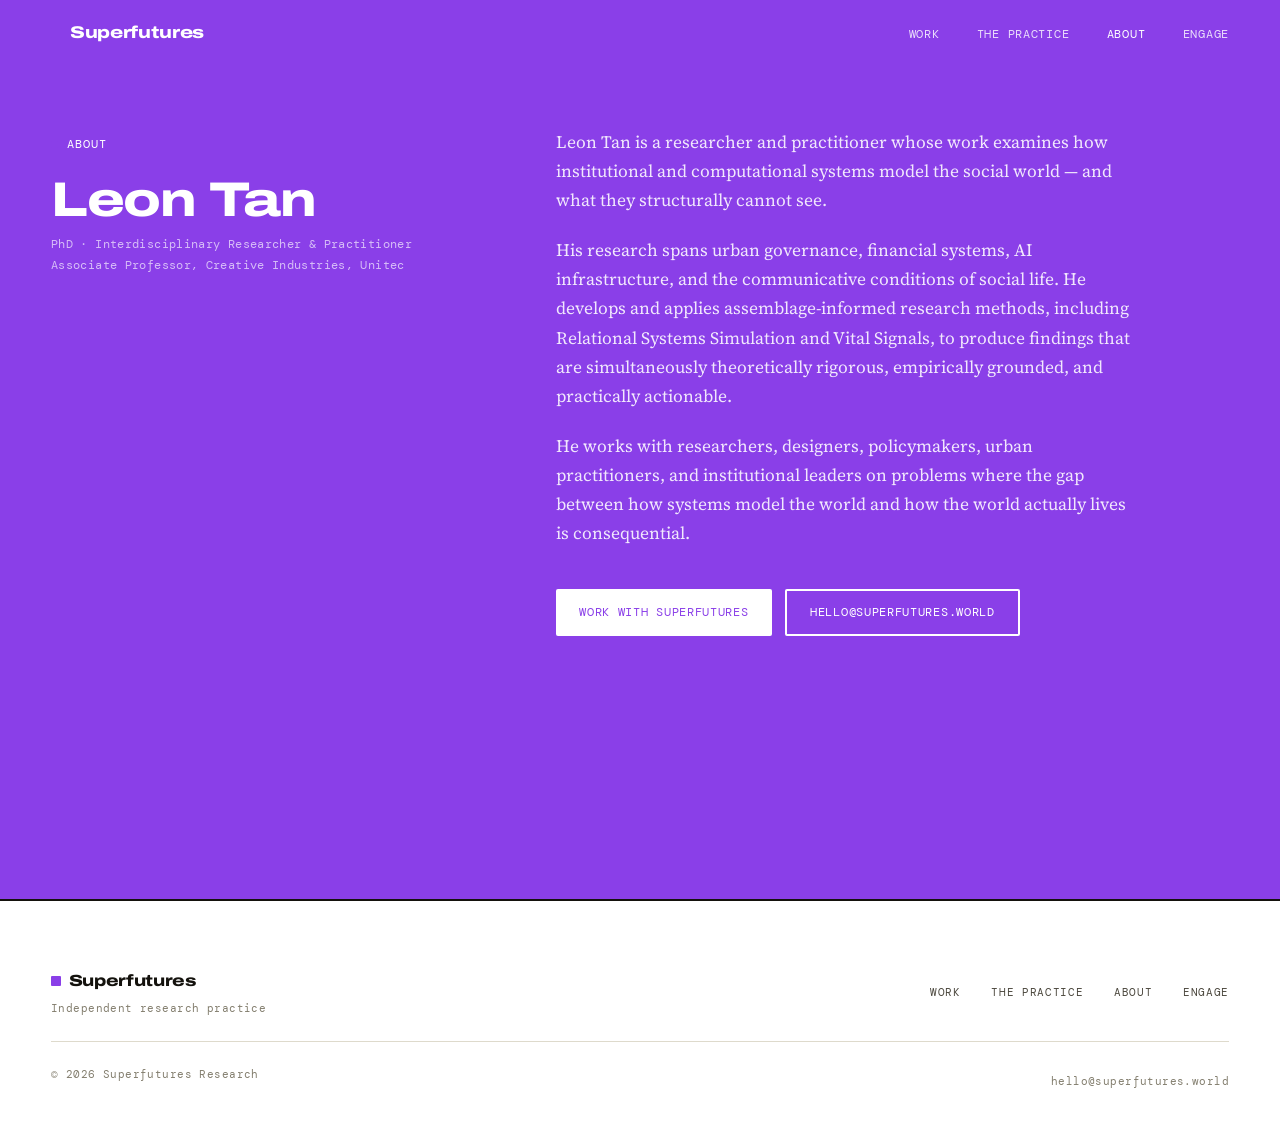
==== about.html @ b66142e6 "Add files via upload Website Redesign" ====
<!DOCTYPE html>
<html lang="en">
<head>
  <meta charset="UTF-8">
  <meta name="viewport" content="width=device-width, initial-scale=1.0">
  <meta name="description" content="Leon Tan — researcher and practitioner examining how institutional and computational systems model the social world.">
  <meta property="og:title" content="About — Superfutures">
  <title>About — Superfutures</title>
  <link rel="preconnect" href="https://fonts.googleapis.com">
  <link rel="preconnect" href="https://fonts.gstatic.com" crossorigin>
  <link href="https://fonts.googleapis.com/css2?family=Archivo:wdth,wght@100,400;100,500;100,600;125,600;125,700;125,800&family=Source+Serif+4:ital,opsz,wght@0,8..60,300;0,8..60,400;0,8..60,500;1,8..60,300;1,8..60,400&family=DM+Mono:ital,wght@0,300;0,400;0,500;1,300;1,400&display=swap" rel="stylesheet">
  <link rel="stylesheet" href="styles.css">
</head>

<body class="nav-on-dark">

  <!-- ── Navigation ── -->
  <nav class="site-nav" role="navigation" aria-label="Main navigation">
    <a href="index.html" class="nav-wordmark"><span class="swatch"></span> Superfutures</a>
    <button class="nav-toggle" aria-label="Toggle navigation" aria-expanded="false">
      <span></span><span></span><span></span>
    </button>
    <ul class="nav-links" role="list">
      <li><a href="work.html">Work</a></li>
      <li><a href="the-practice.html">The practice</a></li>
      <li><a href="about.html" aria-current="page">About</a></li>
      <li><a href="engage.html">Engage</a></li>
    </ul>
  </nav>

  <!-- ── About ── -->
  <section class="about-section">
    <div class="about-inner-grid">
      <div class="about-ident">
        <span class="about-ident-label"><span class="swatch"></span>About</span>
        <h2 class="about-name-display">Leon Tan</h2>
        <p class="about-role">PhD · Interdisciplinary Researcher &amp; Practitioner<br>Associate Professor, Creative Industries, Unitec</p>
      </div>
      <div class="about-body">
        <p>Leon Tan is a researcher and practitioner whose work examines how institutional and computational systems model the social world — and what they structurally cannot see.</p>
        <p>His research spans urban governance, financial systems, AI infrastructure, and the communicative conditions of social life. He develops and applies assemblage-informed research methods, including Relational Systems Simulation and Vital Signals, to produce findings that are simultaneously theoretically rigorous, empirically grounded, and practically actionable.</p>
        <p>He works with researchers, designers, policymakers, urban practitioners, and institutional leaders on problems where the gap between how systems model the world and how the world actually lives is consequential.</p>
        <div class="about-contact-row">
          <a href="engage.html" class="btn btn-primary">Work with Superfutures</a>
          <a href="mailto:hello@superfutures.world" class="btn btn-outline">hello@superfutures.world</a>
        </div>
      </div>
    </div>
  </section>

  <!-- ── Footer ── -->
  <footer class="site-footer" role="contentinfo">
    <div class="site-footer-inner">
      <div class="footer-top">
        <div class="footer-wordmark-block">
          <a href="index.html" class="footer-wordmark"><span class="swatch"></span> Superfutures</a>
          <p class="footer-sub">Independent research practice</p>
        </div>
        <nav class="footer-nav-row" aria-label="Footer navigation">
          <a href="work.html">Work</a>
          <a href="the-practice.html">The practice</a>
          <a href="about.html">About</a>
          <a href="engage.html">Engage</a>
        </nav>
      </div>
      <div class="footer-bottom">
        <p class="footer-copy">© 2026 Superfutures Research</p>
        <a href="mailto:hello@superfutures.world" class="footer-contact-link">hello@superfutures.world</a>
      </div>
    </div>
  </footer>

  <script src="js/script.js"></script>
</body>
</html>
---- styles.css ----
/* ════════════════════════════════════════════════════════════════
   SUPERFUTURES — shared styles across all five pages
   System: four hues are the instruments (Work only). One hue —
   violet — is Superfutures itself: hero, practice, about, and every
   accent, chip, button, and focus state elsewhere. White is the
   working ground for the index (Work) and the contact page (Engage).
   Type: Archivo (display) · Source Serif 4 (reading) · DM Mono (meta)
   ════════════════════════════════════════════════════════════════ */
:root {
  /* ── Ground & ink — true white, flat, no gradient, no blur ── */
  --paper:      #FFFFFF;
  --paper-2:    #F8F7F2;
  --ink:        #14120D;
  --ink-soft:   #4B473D;
  --ink-mute:   #837E6E;
  --rule:       #DEDACC;
  --rule-soft:  #EAE7DA;

  /* ── The four instruments — used ONLY inside Work ── */
  --c-cinnabar: #FF3D1F;
  --c-marigold: #FFC300;
  --c-jade:     #00A88A;
  --c-lapis:    #2E5CE6;
  --c-cinnabar-ink: #C41800;
  --c-marigold-ink: #8A6300;
  --c-jade-ink:     #00654F;
  --c-lapis-ink:    #1638A6;

  /* ── The one Superfutures identity colour — everywhere else ── */
  --c-brand:     #8A3FE8;
  --c-brand-ink: #5A1FA6;

  --accent:     var(--c-cinnabar);
  --accent-ink: var(--c-cinnabar-ink);
  --on-accent:  var(--ink);

  --font-display: 'Archivo', 'Helvetica Neue', Arial, sans-serif;
  --font-body:    'Source Serif 4', Georgia, serif;
  --font-mono:    'DM Mono', 'Courier New', monospace;

  --max-w:  1240px;
  --gutter: clamp(1.5rem, 4vw, 3rem);
  --ease:   cubic-bezier(0.16, 1, 0.3, 1);
}

*, *::before, *::after { box-sizing: border-box; margin: 0; padding: 0; }
html { font-size: 17px; scroll-behavior: smooth; -webkit-text-size-adjust: 100%; }
body {
  background: var(--paper); color: var(--ink);
  font-family: var(--font-body); font-weight: 400; font-size: 1rem; line-height: 1.68;
  min-height: 100vh; overflow-x: hidden; -webkit-font-smoothing: antialiased;
}

h1,h2,h3,h4,h5,h6 { font-family: var(--font-display); font-weight: 700; line-height: 1.12; letter-spacing: -0.02em; color: var(--ink); }
.display-xl { font-family: var(--font-display); font-stretch: 125%; font-weight: 700; font-size: clamp(2.5rem, 6vw, 5.6rem); line-height: 1.04; letter-spacing: -0.03em; }
.display-md { font-family: var(--font-display); font-stretch: 125%; font-size: clamp(1.5rem, 2.8vw, 2.4rem); line-height: 1.12; font-weight: 700; letter-spacing: -0.02em; }
h3 { font-size: clamp(1.05rem, 1.5vw, 1.3rem); font-weight: 600; }
h4 { font-family: var(--font-mono); font-size: 0.82rem; font-weight: 400; letter-spacing: 0.06em; text-transform: uppercase; color: var(--ink); }
p { margin-bottom: 1.4em; max-width: 680px; }
p:last-child { margin-bottom: 0; }
a { color: inherit; text-decoration: none; transition: color 0.2s ease; }
em { font-style: italic; }

/* signature mark: a solid square swatch — the site's own colour, not an instrument's */
.swatch { display: inline-block; width: 0.62em; height: 0.62em; background: var(--c-brand); border-radius: 1px; flex: none; }

/* ── Nav — one underline colour everywhere, not four ── */
.site-nav {
  position: fixed; top: 0; left: 0; right: 0; z-index: 100;
  display: flex; align-items: center; justify-content: space-between;
  padding: 1.1rem var(--gutter);
  background: transparent; border-bottom: 1px solid transparent;
  color: var(--ink);
  transition: background 0.25s ease, border-color 0.25s ease, color 0.25s ease;
}
body.nav-on-dark .site-nav:not(.scrolled) { color: #FFFFFF; }
.site-nav.scrolled { background: var(--paper); border-bottom-color: var(--ink); color: var(--ink); }
.nav-wordmark {
  display: inline-flex; align-items: center; gap: 0.5rem;
  font-family: var(--font-display); font-stretch: 125%; font-size: 1rem; font-weight: 800; letter-spacing: -0.02em;
  color: inherit; text-decoration: none;
}
.nav-links { display: flex; list-style: none; gap: 2.2rem; align-items: center; }
.nav-links a {
  font-family: var(--font-mono); font-size: 0.7rem; letter-spacing: 0.06em; text-transform: uppercase;
  color: inherit; opacity: 0.82; position: relative; padding: 0.2rem 0;
}
.nav-links a::after { content: ''; position: absolute; left: 0; right: 100%; bottom: -2px; height: 2px; background: var(--c-brand); transition: right 0.25s var(--ease); }
.nav-links a:hover { opacity: 1; }
.nav-links a:hover::after { right: 0; }
.nav-links a[aria-current="page"] { opacity: 1; }
.nav-links a[aria-current="page"]::after { right: 0; }
.nav-toggle { display: none; background: none; border: none; cursor: pointer; padding: 4px; flex-direction: column; gap: 5px; }
.nav-toggle span { display: block; width: 22px; height: 2px; background: currentColor; transition: all 0.3s ease; }
@media (max-width: 768px) {
  .nav-toggle { display: flex; z-index: 101; }
  .nav-links {
    position: fixed; top: 0; right: -100%; width: min(320px, 80vw); height: 100vh;
    background: var(--paper-2); color: var(--ink); flex-direction: column; align-items: flex-start; justify-content: center; gap: 1.8rem;
    padding: 4rem var(--gutter); border-left: 1px solid var(--rule); transition: right 0.4s var(--ease);
  }
  .nav-links.open { right: 0; }
  .nav-links a { font-size: 0.95rem; }
}

/* ── Hero (Landing only) — the one full-strength poster moment ── */
.hero {
  min-height: 92vh; display: flex; flex-direction: column; justify-content: flex-end; padding: 8rem var(--gutter) 4rem;
  background: var(--c-brand); color: #FFFFFF;
}
.hero-content { max-width: var(--max-w); margin: 0 auto; width: 100%; }
.hero-eyebrow {
  font-family: var(--font-mono); font-size: 0.72rem; letter-spacing: 0.08em; text-transform: uppercase; color: #FFFFFF; opacity: 0.85;
  margin-bottom: 1.6rem; display: flex; align-items: center; gap: 0.6rem;
}
.hero-title { margin-bottom: 2.4rem; color: #FFFFFF; }
.hero-title .ln { display: block; overflow: hidden; }
.hero-title .ln > span { display: block; transform: translateY(102%); animation: lineRise 0.9s var(--ease) forwards; }
.hero-title .ln:nth-child(1) > span { animation-delay: 0.05s; }
.hero-title .ln:nth-child(2) > span { animation-delay: 0.16s; }
.hero-title .ln:nth-child(3) > span { animation-delay: 0.27s; }
.hero-title .ln:nth-child(4) > span { animation-delay: 0.38s; }
@keyframes lineRise { to { transform: translateY(0); } }
/* the ONE deliberate exception to "instrument hues stay in Work": a single highlighted word */
.gap-word { position: relative; color: var(--c-marigold); white-space: nowrap; }
.gap-word::after {
  content: ''; position: absolute; left: 0; bottom: 0.06em; width: 100%; height: 0.09em; background: var(--c-marigold);
  transform: scaleX(0); transform-origin: left; animation: gapUnderline 0.7s var(--ease) 1.1s forwards;
}
@keyframes gapUnderline { to { transform: scaleX(1); } }
.hero-secondary { max-width: 560px; color: #FFFFFF; opacity: 0.92; font-size: 1.02rem; line-height: 1.66; margin-bottom: 2.6rem; }
.hero-secondary p { max-width: none; margin-bottom: 0.8em; }
.hero-secondary, .hero-nav-strip, .hero-colour-key { opacity: 0; animation: fadeUp 0.8s var(--ease) forwards; }
.hero-secondary { animation-delay: 0.7s; }
.hero-nav-strip { animation-delay: 0.9s; }
.hero-colour-key { animation-delay: 1.05s; }
@keyframes fadeUp { from { opacity: 0; transform: translateY(12px); } to { opacity: 1; transform: none; } }
.hero-nav-strip { display: flex; gap: 0.5rem; flex-wrap: wrap; margin-bottom: 2.4rem; }
.hero-nav-link {
  font-family: var(--font-mono); font-size: 0.68rem; letter-spacing: 0.06em; text-transform: uppercase; color: #FFFFFF;
  padding: 0.5rem 1.05rem; border: 1px solid rgba(255,255,255,0.55); border-radius: 2px; transition: all 0.2s ease;
}
.hero-nav-link:hover { background: #FFFFFF; color: var(--c-brand); border-color: #FFFFFF; }

/* colour key: tilted stickers previewing the Work index — the ONLY place outside Work the four hues appear */
.hero-colour-key { display: flex; gap: 0.85rem; flex-wrap: wrap; }
.key-item {
  font-family: var(--font-mono); font-size: 0.64rem; letter-spacing: 0.03em; text-transform: uppercase;
  padding: 0.5rem 0.75rem; border: 2px solid var(--ink); border-radius: 2px;
  background: var(--accent); color: var(--on-key);
  transform: rotate(var(--tilt, 0deg)); transition: transform 0.2s ease;
}
.key-item:hover, .key-item:focus-visible { transform: rotate(0deg) scale(1.05); }
.key-item:nth-child(1) { --accent: var(--c-cinnabar); --on-key: var(--ink); --tilt: -2.5deg; }
.key-item:nth-child(2) { --accent: var(--c-marigold); --on-key: var(--ink); --tilt: 1.5deg; }
.key-item:nth-child(3) { --accent: var(--c-jade);     --on-key: var(--ink); --tilt: -1deg; }
.key-item:nth-child(4) { --accent: var(--c-lapis);    --on-key: #FFFFFF;   --tilt: 2deg; }
@media (max-width: 600px) { .hero { padding: 7rem var(--gutter) 3rem; } }

.section-label {
  font-family: var(--font-mono); font-size: 0.7rem; letter-spacing: 0.1em; text-transform: uppercase; color: var(--label-ink, var(--c-brand-ink));
  display: inline-flex; align-items: center; gap: 0.55rem;
}
.section-label .swatch { background: var(--label-swatch, var(--c-brand)); }
.section-anchor { scroll-margin-top: 80px; }

/* ── Work: an index grid of instruments, colour always on — the ONLY place the four hues live ── */
.work-section { padding: clamp(3.5rem, 6vw, 6rem) var(--gutter) clamp(3.5rem, 6vw, 6rem); }
.work-inner { max-width: var(--max-w); margin: 0 auto; }
.work-header {
  padding-bottom: 1.4rem; border-bottom: 2px solid var(--ink); margin-bottom: clamp(1.75rem, 3vw, 2.5rem);
  display: flex; align-items: baseline; justify-content: space-between; gap: 1rem;
}
.work-count { font-family: var(--font-mono); font-size: 0.68rem; letter-spacing: 0.08em; text-transform: uppercase; color: var(--ink-mute); }

.instruments-stack { display: grid; grid-template-columns: repeat(2, 1fr); gap: clamp(1.4rem, 2.6vw, 2.2rem); }
@media (max-width: 760px) { .instruments-stack { grid-template-columns: 1fr; } }

.instr {
  display: flex; flex-direction: column;
  border: 1px solid var(--ink); border-radius: 3px; overflow: hidden;
  transition: box-shadow 0.2s ease, transform 0.2s ease;
}
.instr:hover, .instr:focus-within { box-shadow: 4px 4px 0 var(--ink); transform: translate(-2px, -2px); }
@media (prefers-reduced-motion: reduce) { .instr:hover, .instr:focus-within { transform: none; } }

.instr--cinnabar { --accent: var(--c-cinnabar); --accent-ink: var(--c-cinnabar-ink); --on-accent: var(--ink); }
.instr--marigold { --accent: var(--c-marigold); --accent-ink: var(--c-marigold-ink); --on-accent: var(--ink); }
.instr--jade     { --accent: var(--c-jade);     --accent-ink: var(--c-jade-ink);     --on-accent: var(--ink); }
.instr--lapis    { --accent: var(--c-lapis);    --accent-ink: var(--c-lapis-ink);    --on-accent: #FFFFFF; }

.instr-banner { background: var(--accent); color: var(--on-accent); padding: clamp(1.6rem, 3vw, 2.2rem) clamp(1.6rem, 3vw, 2.2rem) clamp(1.3rem, 2.5vw, 1.8rem); }
.instr-domain {
  font-family: var(--font-mono); font-size: 0.63rem; letter-spacing: 0.08em; text-transform: uppercase;
  color: var(--on-accent); opacity: 0.75; display: block; margin-bottom: 0.6rem;
}
.instr-name { font-family: var(--font-display); font-stretch: 125%; font-size: clamp(1.5rem, 2.4vw, 2.1rem); font-weight: 800; line-height: 1.0; letter-spacing: -0.025em; color: var(--on-accent); margin-bottom: 0.7rem; }
.instr-question { font-family: var(--font-body); font-style: italic; font-size: 0.9rem; color: var(--on-accent); opacity: 0.88; line-height: 1.5; max-width: 42ch; margin-bottom: 0; }

.instr-body { background: var(--paper); padding: clamp(1.6rem, 3vw, 2.2rem); display: flex; flex-direction: column; gap: 1.4rem; flex: 1; }
.instr-desc { font-size: 0.94rem; color: var(--ink-soft); line-height: 1.62; max-width: none; margin-bottom: 0; }

.vignette-wrap { margin-top: 0; }
.vignette-still { margin: 0; padding: 0; display: flex; flex-direction: column; }
.vignette-still img { width: 100%; display: block; object-fit: cover; border-radius: 2px; background: var(--paper-2); min-height: 140px; }
.vignette-caption-still { background: var(--accent); color: var(--on-accent); padding: 0.7rem 0.85rem; display: flex; flex-direction: column; gap: 0.3rem; margin-top: 0; border-radius: 0 0 2px 2px; }
.vignette-household-label { font-family: var(--font-mono); font-size: 0.58rem; letter-spacing: 0.05em; text-transform: uppercase; opacity: 0.8; }
.vignette-dialogue { font-family: var(--font-body); font-style: italic; font-size: 0.85rem; line-height: 1.5; }

.instr-meta { display: flex; flex-direction: column; }
.instr-face { display: flex; flex-direction: column; gap: 0.65rem; padding-bottom: 1.3rem; }
.instr-face + .instr-face { padding-top: 1.3rem; border-top: 1px solid var(--rule); }
.instr-face-label { font-family: var(--font-mono); font-size: 0.6rem; letter-spacing: 0.12em; text-transform: uppercase; color: var(--ink-mute); display: block; }
.instr-face--live .instr-face-label { color: var(--accent-ink); }
.instr-face-links { display: flex; gap: 0.5rem; flex-wrap: wrap; }
.instrument-link {
  font-family: var(--font-mono); font-size: 0.62rem; letter-spacing: 0.05em; text-transform: uppercase; color: var(--ink);
  border: 1px solid var(--ink); border-radius: 2px; padding: 0.35rem 0.7rem; transition: all 0.2s ease;
  display: inline-flex; align-items: center; gap: 0.4rem;
}
.instrument-link::after { content: '↗'; }
.instrument-link:hover { color: var(--on-accent); background: var(--accent); border-color: var(--accent); }
.status-live { font-family: var(--font-mono); font-size: 0.6rem; letter-spacing: 0.1em; text-transform: uppercase; color: var(--accent-ink); display: flex; align-items: center; gap: 0.45rem; }
.status-live::before { content: ''; width: 6px; height: 6px; background: var(--accent); border-radius: 1px; animation: pulse-dot 2s ease-in-out infinite; }
@keyframes pulse-dot { 0%,100% { opacity: 1; } 50% { opacity: 0.35; } }
.instr-output-row { display: flex; flex-direction: column; gap: 0.35rem; padding-bottom: 0.8rem; }
.instr-output-row + .instr-output-row { padding-top: 0.8rem; border-top: 1px solid var(--rule-soft); }
.instr-output-title { font-family: var(--font-body); font-weight: 500; font-size: 0.92rem; color: var(--ink); line-height: 1.35; }
.instr-output-venue { font-family: var(--font-mono); font-size: 0.58rem; letter-spacing: 0.04em; color: var(--ink-mute); }
.instr-output-desc { font-size: 0.82rem; color: var(--ink-mute); line-height: 1.58; margin: 0.15rem 0 0; max-width: none; }
.output-type {
  font-family: var(--font-mono); font-size: 0.6rem; letter-spacing: 0.06em; text-transform: uppercase; color: var(--on-accent);
  background: var(--accent); border-radius: 2px; padding: 0.22rem 0.55rem; width: fit-content;
}
.output-status { font-family: var(--font-mono); font-size: 0.6rem; letter-spacing: 0.06em; text-transform: uppercase; color: var(--ink-mute); }
.output-status.status-published { color: var(--accent-ink); }
.output-status.status-forthcoming { color: var(--c-marigold-ink); }
.instr-face--relations { flex-direction: row; align-items: center; flex-wrap: wrap; gap: 0.4rem; padding-bottom: 0; }
.instr-relation-tag { font-family: var(--font-mono); font-size: 0.6rem; letter-spacing: 0.05em; text-transform: uppercase; color: var(--on-accent); background: var(--accent); border-radius: 2px; padding: 0.22rem 0.6rem; }

/* ── The Practice — full brand-violet ground, white text; no borrowed instrument hues ── */
.philosophy-section {
  min-height: calc(100vh - 1px);
  padding: clamp(7rem, 10vw, 9rem) var(--gutter) clamp(4rem, 8vw, 8rem);
  background: var(--c-brand); color: #FFFFFF;
  --ink: #FFFFFF; --ink-soft: rgba(255,255,255,0.88); --ink-mute: rgba(255,255,255,0.66);
  --rule: rgba(255,255,255,0.32); --rule-soft: rgba(255,255,255,0.2);
  --label-ink: #FFFFFF; --label-swatch: #FFFFFF;
}
.philosophy-inner { max-width: var(--max-w); margin: 0 auto; }
.philosophy-header { margin-bottom: 3.5rem; padding-bottom: 1.4rem; border-bottom: 2px solid var(--ink); }
.philosophy-statement .display-md { margin-bottom: 1.8rem; max-width: 20ch; }
.philosophy-statement p { color: var(--ink-soft); font-size: 1.06rem; max-width: 66ch; margin-bottom: 1.2em; }
.practice-image { margin: 2.5rem 0 0; width: 100%; }
.practice-image img { width: 100%; display: block; object-fit: cover; max-height: 460px; border-radius: 3px; background: rgba(255,255,255,0.12); min-height: 160px; }
.methodology-block { margin-top: 2rem; padding-top: 2rem; border-top: 1px solid var(--rule); }
.methodology-block p { color: var(--ink-soft); font-size: 0.98rem; max-width: 66ch; margin-bottom: 1em; }
.practice-pillars { margin-top: 2.5rem; display: flex; flex-direction: column; }
.practice-pillar { padding: 2rem 0; border-top: 1px solid var(--rule); display: flex; flex-direction: column; gap: 1.2rem; }
.practice-pillar-label {
  font-family: var(--font-mono); font-size: 0.64rem; letter-spacing: 0.06em; text-transform: uppercase; color: var(--c-brand);
  background: #FFFFFF; border-radius: 2px;
  display: inline-flex; align-items: center; width: fit-content; padding: 0.28rem 0.6rem;
}
.practice-method { display: flex; flex-direction: column; gap: 0.4rem; }
.practice-method + .practice-method { padding-top: 1.2rem; border-top: 1px solid var(--rule-soft); }
.practice-method-name { font-family: var(--font-body); font-weight: 500; font-size: 1.02rem; color: var(--ink); line-height: 1.3; }
.practice-method-desc { font-size: 0.9rem; color: var(--ink-soft); line-height: 1.62; max-width: 68ch; margin-bottom: 0; }
.practice-method-desc .output-status { display: inline; color: inherit; font-weight: 600; text-decoration: underline; background: none; padding: 0; }

/* ── About — full brand-violet ground; researcher's own page, same identity colour ── */
.about-section {
  min-height: calc(100vh - 1px);
  background: var(--c-brand); color: #FFFFFF;
  padding: clamp(7rem, 10vw, 9rem) var(--gutter) clamp(4rem, 8vw, 8rem);
  --ink: #FFFFFF; --ink-soft: rgba(255,255,255,0.88); --ink-mute: rgba(255,255,255,0.66);
  --rule: rgba(255,255,255,0.32); --label-ink: #FFFFFF; --label-swatch: #FFFFFF;
}
.about-inner-grid { max-width: var(--max-w); margin: 0 auto; display: grid; grid-template-columns: 1fr 1.6fr; gap: 5rem; align-items: start; }
.about-ident-label { font-family: var(--font-mono); font-size: 0.68rem; letter-spacing: 0.1em; text-transform: uppercase; color: var(--ink); display: inline-flex; align-items: center; gap: 0.5rem; margin-bottom: 1.2rem; }
.about-name-display { font-family: var(--font-display); font-stretch: 125%; font-size: clamp(2.1rem, 3.8vw, 3.2rem); font-weight: 800; line-height: 1.02; letter-spacing: -0.03em; margin-bottom: 0.6rem; color: var(--ink); }
.about-role { font-family: var(--font-mono); font-size: 0.72rem; color: var(--ink-mute); letter-spacing: 0.03em; line-height: 1.7; margin-bottom: 0; }
.about-body p { color: var(--ink-soft); font-size: 1.02rem; max-width: 64ch; margin-bottom: 1.2em; }
.about-contact-row { margin-top: 2.4rem; display: flex; gap: 0.8rem; flex-wrap: wrap; }
@media (max-width: 860px) { .about-inner-grid { grid-template-columns: 1fr; gap: 2.5rem; } }

.btn { font-family: var(--font-mono); font-size: 0.68rem; letter-spacing: 0.06em; text-transform: uppercase; padding: 0.7rem 1.35rem; text-decoration: none; transition: all 0.2s ease; display: inline-flex; align-items: center; gap: 0.5rem; cursor: pointer; border: none; border-radius: 2px; }
.btn-primary { background: #FFFFFF; color: var(--c-brand); }
.btn-primary:hover { background: var(--c-brand-ink); color: #FFFFFF; }
.btn-outline { border: 2px solid #FFFFFF; color: #FFFFFF; }
.btn-outline:hover { background: #FFFFFF; color: var(--c-brand); }

/* ── Engage — white, functional; one accent colour throughout, not four ── */
.engage-section { padding: clamp(7rem, 10vw, 9rem) var(--gutter) clamp(4rem, 8vw, 8rem); }
.engage-inner { max-width: var(--max-w); margin: 0 auto; }
.engage-header { margin-bottom: 3.5rem; padding-bottom: 1.4rem; border-bottom: 2px solid var(--ink); }
.engage-grid { display: grid; grid-template-columns: 1.2fr 0.8fr; gap: 5rem; align-items: start; }
.engage-domains { display: flex; flex-direction: column; }
.engage-domain { padding: 1.7rem 0; border-bottom: 1px solid var(--rule); position: relative; padding-left: 1.2rem; }
.engage-domain:first-child { border-top: 1px solid var(--rule); }
.engage-domain::before { content: ''; position: absolute; left: 0; top: 1.9rem; width: 9px; height: 9px; border-radius: 1px; background: var(--c-brand); }
.engage-domain-name { font-family: var(--font-mono); font-size: 0.66rem; letter-spacing: 0.08em; text-transform: uppercase; color: var(--ink); display: block; margin-bottom: 0.6rem; }
.engage-domain-desc { font-size: 0.94rem; color: var(--ink-soft); line-height: 1.62; max-width: none; margin-bottom: 0; }
.engage-contact { padding-top: 0.4rem; }
.engage-contact-label { font-family: var(--font-mono); font-size: 0.66rem; letter-spacing: 0.1em; text-transform: uppercase; color: var(--c-brand-ink); display: inline-flex; align-items: center; gap: 0.5rem; margin-bottom: 1.4rem; }
.engage-contact-note { font-size: 0.94rem; color: var(--ink-soft); line-height: 1.62; max-width: none; margin-bottom: 1.8rem; }
.engage-email-block { padding: 1.5rem; border: 1px solid var(--ink); border-radius: 3px; display: flex; flex-direction: column; gap: 0.5rem; }
.engage-email-label { font-family: var(--font-mono); font-size: 0.6rem; letter-spacing: 0.08em; text-transform: uppercase; color: var(--ink-mute); }
.engage-email-address { font-family: var(--font-display); font-stretch: 125%; font-size: 1.15rem; font-weight: 700; color: var(--ink); letter-spacing: -0.02em; transition: color 0.2s ease; }
.engage-email-address:hover { color: var(--c-brand-ink); }
@media (max-width: 860px) { .engage-grid { grid-template-columns: 1fr; gap: 3rem; } }

/* ── Footer ── */
.site-footer { padding: 2.5rem var(--gutter); border-top: 2px solid var(--ink); }
.site-footer-inner { max-width: var(--max-w); margin: 0 auto; }
.footer-top { display: flex; justify-content: space-between; align-items: center; padding: 1.4rem 0; border-bottom: 1px solid var(--rule); flex-wrap: wrap; gap: 1.5rem; }
.footer-wordmark-block { display: flex; flex-direction: column; gap: 0.3rem; }
.footer-wordmark { display: inline-flex; align-items: center; gap: 0.45rem; font-family: var(--font-display); font-stretch: 125%; font-size: 0.95rem; font-weight: 800; letter-spacing: -0.02em; color: var(--ink); }
.footer-sub { font-family: var(--font-mono); font-size: 0.62rem; letter-spacing: 0.04em; color: var(--ink-mute); margin-bottom: 0; }
.footer-nav-row { display: flex; gap: 1.8rem; flex-wrap: wrap; }
.footer-nav-row a { font-family: var(--font-mono); font-size: 0.66rem; letter-spacing: 0.06em; text-transform: uppercase; color: var(--ink-soft); transition: color 0.2s ease; }
.footer-nav-row a:hover { color: var(--c-brand-ink); }
.footer-bottom { display: flex; justify-content: space-between; align-items: center; padding: 1.4rem 0 0; flex-wrap: wrap; gap: 0.5rem; }
.footer-copy, .footer-contact-link { font-family: var(--font-mono); font-size: 0.62rem; letter-spacing: 0.04em; color: var(--ink-mute); transition: color 0.2s ease; }
.footer-contact-link:hover { color: var(--c-brand-ink); }

.reveal { opacity: 0; transform: translateY(18px); transition: opacity 0.7s var(--ease), transform 0.7s var(--ease); }
.reveal.in { opacity: 1; transform: none; }

/* one focus colour, site-wide — not borrowed from an instrument */
a:focus-visible, .btn:focus-visible, .instrument-link:focus-visible, .nav-toggle:focus-visible, .hero-nav-link:focus-visible, .key-item:focus-visible {
  outline: 2px solid var(--c-brand); outline-offset: 3px; border-radius: 2px;
}
body.nav-on-dark a:focus-visible { outline-color: #FFFFFF; }

@media (prefers-reduced-motion: reduce) {
  * { animation: none !important; transition-duration: 0.01ms !important; scroll-behavior: auto !important; }
  .hero-title .ln > span { transform: none; }
  .hero-secondary, .hero-nav-strip, .hero-colour-key { opacity: 1; }
  .gap-word::after { transform: scaleX(1); }
  .reveal { opacity: 1; transform: none; }
}
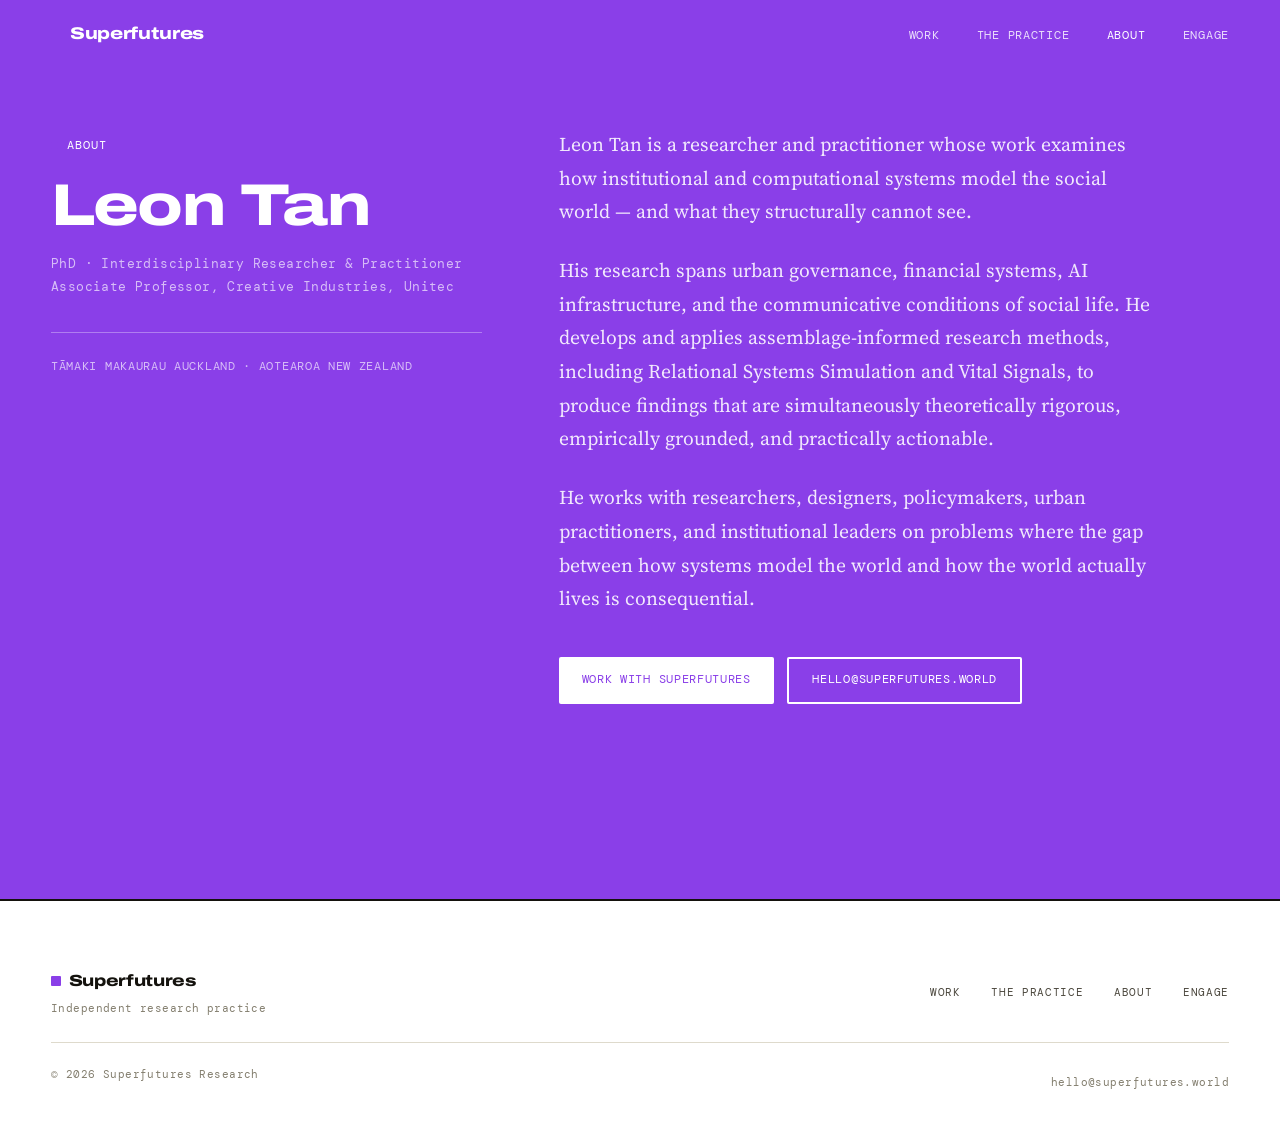
==== commit bb0a45a6: "Add files via upload" ====
--- a/about.html
+++ b/about.html
@@ -31,16 +31,17 @@
   <!-- ── About ── -->
   <section class="about-section">
     <div class="about-inner-grid">
-      <div class="about-ident">
+      <div class="about-ident rise">
         <span class="about-ident-label"><span class="swatch"></span>About</span>
         <h2 class="about-name-display">Leon Tan</h2>
         <p class="about-role">PhD · Interdisciplinary Researcher &amp; Practitioner<br>Associate Professor, Creative Industries, Unitec</p>
+        <span class="about-locale">Tāmaki Makaurau Auckland · Aotearoa New Zealand</span>
       </div>
       <div class="about-body">
-        <p>Leon Tan is a researcher and practitioner whose work examines how institutional and computational systems model the social world — and what they structurally cannot see.</p>
-        <p>His research spans urban governance, financial systems, AI infrastructure, and the communicative conditions of social life. He develops and applies assemblage-informed research methods, including Relational Systems Simulation and Vital Signals, to produce findings that are simultaneously theoretically rigorous, empirically grounded, and practically actionable.</p>
-        <p>He works with researchers, designers, policymakers, urban practitioners, and institutional leaders on problems where the gap between how systems model the world and how the world actually lives is consequential.</p>
-        <div class="about-contact-row">
+        <p class="rise">Leon Tan is a researcher and practitioner whose work examines how institutional and computational systems model the social world — and what they structurally cannot see.</p>
+        <p class="rise">His research spans urban governance, financial systems, AI infrastructure, and the communicative conditions of social life. He develops and applies assemblage-informed research methods, including Relational Systems Simulation and Vital Signals, to produce findings that are simultaneously theoretically rigorous, empirically grounded, and practically actionable.</p>
+        <p class="rise">He works with researchers, designers, policymakers, urban practitioners, and institutional leaders on problems where the gap between how systems model the world and how the world actually lives is consequential.</p>
+        <div class="about-contact-row rise">
           <a href="engage.html" class="btn btn-primary">Work with Superfutures</a>
           <a href="mailto:hello@superfutures.world" class="btn btn-outline">hello@superfutures.world</a>
         </div>
--- a/styles.css
+++ b/styles.css
@@ -47,7 +47,7 @@
 html { font-size: 17px; scroll-behavior: smooth; -webkit-text-size-adjust: 100%; }
 body {
   background: var(--paper); color: var(--ink);
-  font-family: var(--font-body); font-weight: 400; font-size: 1rem; line-height: 1.68;
+  font-family: var(--font-body); font-weight: 400; font-size: 1.0625rem; line-height: 1.7;
   min-height: 100vh; overflow-x: hidden; -webkit-font-smoothing: antialiased;
 }
 
@@ -128,7 +128,7 @@
   transform: scaleX(0); transform-origin: left; animation: gapUnderline 0.7s var(--ease) 1.1s forwards;
 }
 @keyframes gapUnderline { to { transform: scaleX(1); } }
-.hero-secondary { max-width: 560px; color: #FFFFFF; opacity: 0.92; font-size: 1.02rem; line-height: 1.66; margin-bottom: 2.6rem; }
+.hero-secondary { max-width: 580px; color: #FFFFFF; opacity: 0.92; font-size: 1.1rem; line-height: 1.68; margin-bottom: 2.6rem; }
 .hero-secondary p { max-width: none; margin-bottom: 0.8em; }
 .hero-secondary, .hero-nav-strip, .hero-colour-key { opacity: 0; animation: fadeUp 0.8s var(--ease) forwards; }
 .hero-secondary { animation-delay: 0.7s; }
@@ -250,7 +250,7 @@
 .philosophy-inner { max-width: var(--max-w); margin: 0 auto; }
 .philosophy-header { margin-bottom: 3.5rem; padding-bottom: 1.4rem; border-bottom: 2px solid var(--ink); }
 .philosophy-statement .display-md { margin-bottom: 1.8rem; max-width: 20ch; }
-.philosophy-statement p { color: var(--ink-soft); font-size: 1.06rem; max-width: 66ch; margin-bottom: 1.2em; }
+.philosophy-statement p { color: var(--ink-soft); font-size: 1.15rem; line-height: 1.72; max-width: 62ch; margin-bottom: 1.3em; }
 .practice-image { margin: 2.5rem 0 0; width: 100%; }
 .practice-image img { width: 100%; display: block; object-fit: cover; max-height: 460px; border-radius: 3px; background: rgba(255,255,255,0.12); min-height: 160px; }
 .methodology-block { margin-top: 2rem; padding-top: 2rem; border-top: 1px solid var(--rule); }
@@ -276,11 +276,13 @@
   --ink: #FFFFFF; --ink-soft: rgba(255,255,255,0.88); --ink-mute: rgba(255,255,255,0.66);
   --rule: rgba(255,255,255,0.32); --label-ink: #FFFFFF; --label-swatch: #FFFFFF;
 }
-.about-inner-grid { max-width: var(--max-w); margin: 0 auto; display: grid; grid-template-columns: 1fr 1.6fr; gap: 5rem; align-items: start; }
+.about-inner-grid { max-width: var(--max-w); margin: 0 auto; display: grid; grid-template-columns: 0.9fr 1.4fr; gap: clamp(3rem, 6vw, 6rem); align-items: start; }
+.about-ident { position: relative; }
 .about-ident-label { font-family: var(--font-mono); font-size: 0.68rem; letter-spacing: 0.1em; text-transform: uppercase; color: var(--ink); display: inline-flex; align-items: center; gap: 0.5rem; margin-bottom: 1.2rem; }
-.about-name-display { font-family: var(--font-display); font-stretch: 125%; font-size: clamp(2.1rem, 3.8vw, 3.2rem); font-weight: 800; line-height: 1.02; letter-spacing: -0.03em; margin-bottom: 0.6rem; color: var(--ink); }
-.about-role { font-family: var(--font-mono); font-size: 0.72rem; color: var(--ink-mute); letter-spacing: 0.03em; line-height: 1.7; margin-bottom: 0; }
-.about-body p { color: var(--ink-soft); font-size: 1.02rem; max-width: 64ch; margin-bottom: 1.2em; }
+.about-name-display { font-family: var(--font-display); font-stretch: 125%; font-size: clamp(2.4rem, 4.6vw, 4rem); font-weight: 800; line-height: 1.0; letter-spacing: -0.03em; margin-bottom: 1rem; color: var(--ink); }
+.about-role { font-family: var(--font-mono); font-size: 0.78rem; color: var(--ink-mute); letter-spacing: 0.03em; line-height: 1.75; margin-bottom: 2rem; }
+.about-locale { font-family: var(--font-mono); font-size: 0.68rem; letter-spacing: 0.06em; text-transform: uppercase; color: var(--ink-mute); padding-top: 1.4rem; border-top: 1px solid var(--rule); display: block; }
+.about-body p { color: var(--ink-soft); font-size: 1.15rem; line-height: 1.72; max-width: 60ch; margin-bottom: 1.3em; }
 .about-contact-row { margin-top: 2.4rem; display: flex; gap: 0.8rem; flex-wrap: wrap; }
 @media (max-width: 860px) { .about-inner-grid { grid-template-columns: 1fr; gap: 2.5rem; } }
 
@@ -327,6 +329,15 @@
 .reveal { opacity: 0; transform: translateY(18px); transition: opacity 0.7s var(--ease), transform 0.7s var(--ease); }
 .reveal.in { opacity: 1; transform: none; }
 
+/* staggered entrance for the violet statement pages */
+.rise { opacity: 0; transform: translateY(20px); transition: opacity 0.75s var(--ease), transform 0.75s var(--ease); }
+.rise.in { opacity: 1; transform: none; }
+.rise:nth-child(1) { transition-delay: 0.05s; }
+.rise:nth-child(2) { transition-delay: 0.14s; }
+.rise:nth-child(3) { transition-delay: 0.23s; }
+.rise:nth-child(4) { transition-delay: 0.32s; }
+.rise:nth-child(5) { transition-delay: 0.41s; }
+
 /* one focus colour, site-wide — not borrowed from an instrument */
 a:focus-visible, .btn:focus-visible, .instrument-link:focus-visible, .nav-toggle:focus-visible, .hero-nav-link:focus-visible, .key-item:focus-visible {
   outline: 2px solid var(--c-brand); outline-offset: 3px; border-radius: 2px;
@@ -339,4 +350,5 @@
   .hero-secondary, .hero-nav-strip, .hero-colour-key { opacity: 1; }
   .gap-word::after { transform: scaleX(1); }
   .reveal { opacity: 1; transform: none; }
-}
+  .rise { opacity: 1; transform: none; transition: none; }
+}
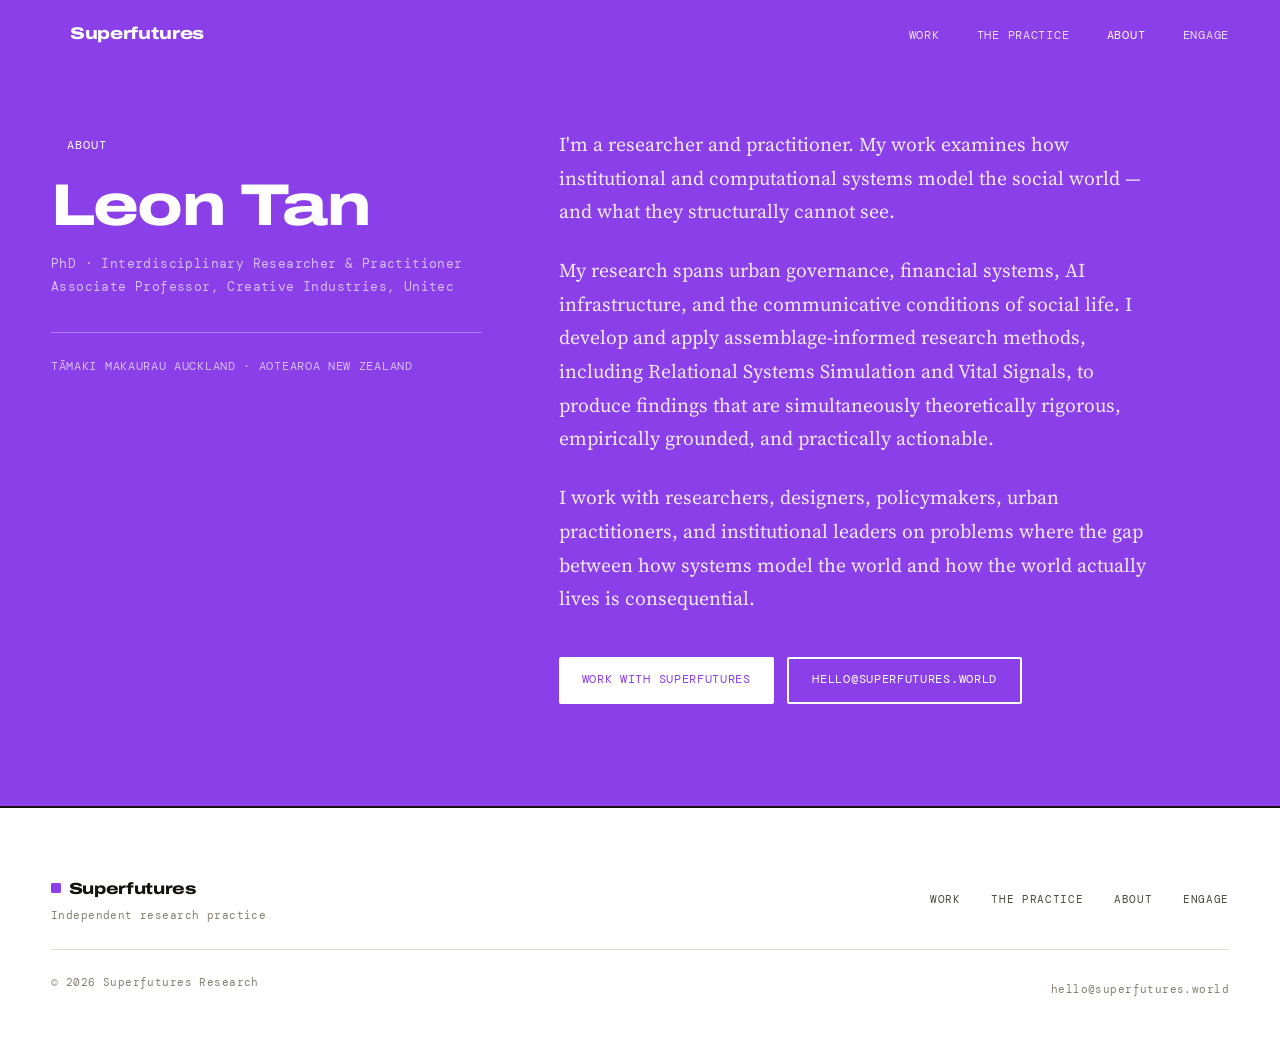
==== commit b1d64025: "Add files via upload" ====
--- a/about.html
+++ b/about.html
@@ -38,9 +38,9 @@
         <span class="about-locale">Tāmaki Makaurau Auckland · Aotearoa New Zealand</span>
       </div>
       <div class="about-body">
-        <p class="rise">Leon Tan is a researcher and practitioner whose work examines how institutional and computational systems model the social world — and what they structurally cannot see.</p>
-        <p class="rise">His research spans urban governance, financial systems, AI infrastructure, and the communicative conditions of social life. He develops and applies assemblage-informed research methods, including Relational Systems Simulation and Vital Signals, to produce findings that are simultaneously theoretically rigorous, empirically grounded, and practically actionable.</p>
-        <p class="rise">He works with researchers, designers, policymakers, urban practitioners, and institutional leaders on problems where the gap between how systems model the world and how the world actually lives is consequential.</p>
+        <p class="rise">I'm a researcher and practitioner. My work examines how institutional and computational systems model the social world — and what they structurally cannot see.</p>
+        <p class="rise">My research spans urban governance, financial systems, AI infrastructure, and the communicative conditions of social life. I develop and apply assemblage-informed research methods, including Relational Systems Simulation and Vital Signals, to produce findings that are simultaneously theoretically rigorous, empirically grounded, and practically actionable.</p>
+        <p class="rise">I work with researchers, designers, policymakers, urban practitioners, and institutional leaders on problems where the gap between how systems model the world and how the world actually lives is consequential.</p>
         <div class="about-contact-row rise">
           <a href="engage.html" class="btn btn-primary">Work with Superfutures</a>
           <a href="mailto:hello@superfutures.world" class="btn btn-outline">hello@superfutures.world</a>
--- a/styles.css
+++ b/styles.css
@@ -240,7 +240,6 @@
 
 /* ── The Practice — full brand-violet ground, white text; no borrowed instrument hues ── */
 .philosophy-section {
-  min-height: calc(100vh - 1px);
   padding: clamp(7rem, 10vw, 9rem) var(--gutter) clamp(4rem, 8vw, 8rem);
   background: var(--c-brand); color: #FFFFFF;
   --ink: #FFFFFF; --ink-soft: rgba(255,255,255,0.88); --ink-mute: rgba(255,255,255,0.66);
@@ -248,8 +247,15 @@
   --label-ink: #FFFFFF; --label-swatch: #FFFFFF;
 }
 .philosophy-inner { max-width: var(--max-w); margin: 0 auto; }
-.philosophy-header { margin-bottom: 3.5rem; padding-bottom: 1.4rem; border-bottom: 2px solid var(--ink); }
-.philosophy-statement .display-md { margin-bottom: 1.8rem; max-width: 20ch; }
+.philosophy-grid { display: grid; grid-template-columns: 0.85fr 1.3fr; gap: clamp(3rem, 6vw, 6rem); align-items: start; }
+.philosophy-sticky { position: sticky; top: 6.5rem; }
+.philosophy-header { margin-bottom: 2.2rem; padding-bottom: 1.4rem; border-bottom: 2px solid var(--ink); }
+.philosophy-title { font-size: clamp(1.6rem, 3vw, 2.3rem); line-height: 1.15; margin-bottom: 2rem; max-width: 16ch; }
+.philosophy-pullquote {
+  font-family: var(--font-display); font-stretch: 125%; font-weight: 800;
+  font-size: clamp(1.3rem, 2.1vw, 1.7rem); line-height: 1.28; letter-spacing: -0.015em;
+  border-left: 3px solid #FFFFFF; padding-left: 1.3rem; max-width: 26ch;
+}
 .philosophy-statement p { color: var(--ink-soft); font-size: 1.15rem; line-height: 1.72; max-width: 62ch; margin-bottom: 1.3em; }
 .practice-image { margin: 2.5rem 0 0; width: 100%; }
 .practice-image img { width: 100%; display: block; object-fit: cover; max-height: 460px; border-radius: 3px; background: rgba(255,255,255,0.12); min-height: 160px; }
@@ -267,16 +273,20 @@
 .practice-method-name { font-family: var(--font-body); font-weight: 500; font-size: 1.02rem; color: var(--ink); line-height: 1.3; }
 .practice-method-desc { font-size: 0.9rem; color: var(--ink-soft); line-height: 1.62; max-width: 68ch; margin-bottom: 0; }
 .practice-method-desc .output-status { display: inline; color: inherit; font-weight: 600; text-decoration: underline; background: none; padding: 0; }
+@media (max-width: 860px) {
+  .philosophy-grid { grid-template-columns: 1fr; gap: 2.5rem; }
+  .philosophy-sticky { position: static; }
+}
 
 /* ── About — full brand-violet ground; researcher's own page, same identity colour ── */
 .about-section {
-  min-height: calc(100vh - 1px);
+  min-height: 78vh; display: flex; align-items: center;
   background: var(--c-brand); color: #FFFFFF;
   padding: clamp(7rem, 10vw, 9rem) var(--gutter) clamp(4rem, 8vw, 8rem);
   --ink: #FFFFFF; --ink-soft: rgba(255,255,255,0.88); --ink-mute: rgba(255,255,255,0.66);
   --rule: rgba(255,255,255,0.32); --label-ink: #FFFFFF; --label-swatch: #FFFFFF;
 }
-.about-inner-grid { max-width: var(--max-w); margin: 0 auto; display: grid; grid-template-columns: 0.9fr 1.4fr; gap: clamp(3rem, 6vw, 6rem); align-items: start; }
+.about-inner-grid { max-width: var(--max-w); margin: 0 auto; width: 100%; display: grid; grid-template-columns: 0.9fr 1.4fr; gap: clamp(3rem, 6vw, 6rem); align-items: start; }
 .about-ident { position: relative; }
 .about-ident-label { font-family: var(--font-mono); font-size: 0.68rem; letter-spacing: 0.1em; text-transform: uppercase; color: var(--ink); display: inline-flex; align-items: center; gap: 0.5rem; margin-bottom: 1.2rem; }
 .about-name-display { font-family: var(--font-display); font-stretch: 125%; font-size: clamp(2.4rem, 4.6vw, 4rem); font-weight: 800; line-height: 1.0; letter-spacing: -0.03em; margin-bottom: 1rem; color: var(--ink); }
@@ -284,7 +294,7 @@
 .about-locale { font-family: var(--font-mono); font-size: 0.68rem; letter-spacing: 0.06em; text-transform: uppercase; color: var(--ink-mute); padding-top: 1.4rem; border-top: 1px solid var(--rule); display: block; }
 .about-body p { color: var(--ink-soft); font-size: 1.15rem; line-height: 1.72; max-width: 60ch; margin-bottom: 1.3em; }
 .about-contact-row { margin-top: 2.4rem; display: flex; gap: 0.8rem; flex-wrap: wrap; }
-@media (max-width: 860px) { .about-inner-grid { grid-template-columns: 1fr; gap: 2.5rem; } }
+@media (max-width: 860px) { .about-inner-grid { grid-template-columns: 1fr; gap: 2.5rem; } .about-section { min-height: auto; } }
 
 .btn { font-family: var(--font-mono); font-size: 0.68rem; letter-spacing: 0.06em; text-transform: uppercase; padding: 0.7rem 1.35rem; text-decoration: none; transition: all 0.2s ease; display: inline-flex; align-items: center; gap: 0.5rem; cursor: pointer; border: none; border-radius: 2px; }
 .btn-primary { background: #FFFFFF; color: var(--c-brand); }
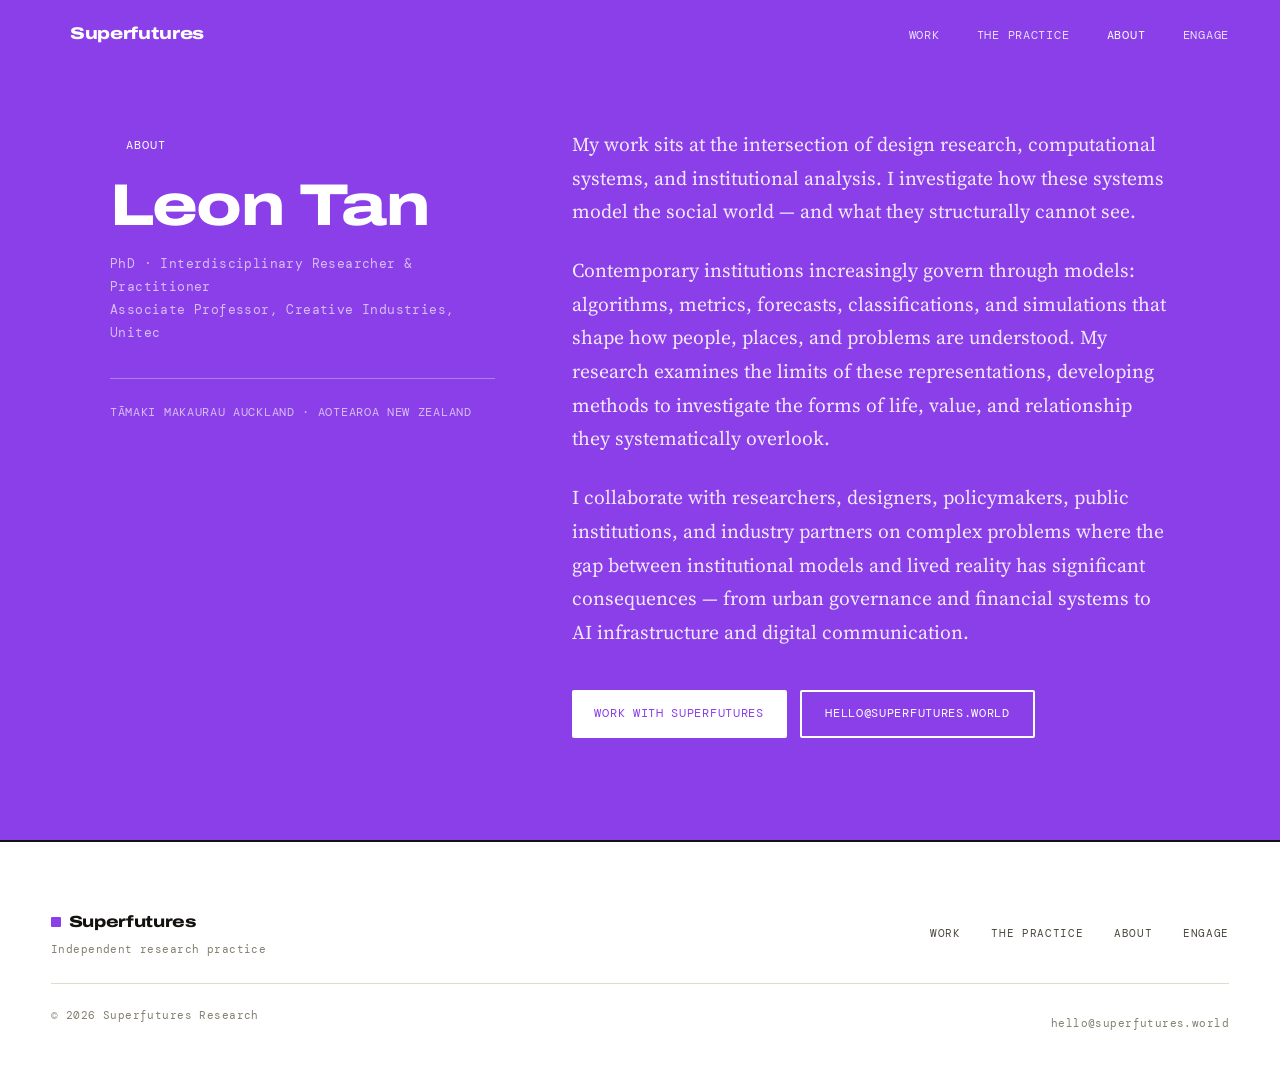
==== commit a6881eac: "Add files via upload" ====
--- a/about.html
+++ b/about.html
@@ -38,9 +38,9 @@
         <span class="about-locale">Tāmaki Makaurau Auckland · Aotearoa New Zealand</span>
       </div>
       <div class="about-body">
-        <p class="rise">I'm a researcher and practitioner. My work examines how institutional and computational systems model the social world — and what they structurally cannot see.</p>
-        <p class="rise">My research spans urban governance, financial systems, AI infrastructure, and the communicative conditions of social life. I develop and apply assemblage-informed research methods, including Relational Systems Simulation and Vital Signals, to produce findings that are simultaneously theoretically rigorous, empirically grounded, and practically actionable.</p>
-        <p class="rise">I work with researchers, designers, policymakers, urban practitioners, and institutional leaders on problems where the gap between how systems model the world and how the world actually lives is consequential.</p>
+        <p class="rise">My work sits at the intersection of design research, computational systems, and institutional analysis. I investigate how these systems model the social world — and what they structurally cannot see.</p>
+        <p class="rise">Contemporary institutions increasingly govern through models: algorithms, metrics, forecasts, classifications, and simulations that shape how people, places, and problems are understood. My research examines the limits of these representations, developing methods to investigate the forms of life, value, and relationship they systematically overlook.</p>
+        <p class="rise">I collaborate with researchers, designers, policymakers, public institutions, and industry partners on complex problems where the gap between institutional models and lived reality has significant consequences — from urban governance and financial systems to AI infrastructure and digital communication.</p>
         <div class="about-contact-row rise">
           <a href="engage.html" class="btn btn-primary">Work with Superfutures</a>
           <a href="mailto:hello@superfutures.world" class="btn btn-outline">hello@superfutures.world</a>
--- a/styles.css
+++ b/styles.css
@@ -195,7 +195,7 @@
   color: var(--on-accent); opacity: 0.75; display: block; margin-bottom: 0.6rem;
 }
 .instr-name { font-family: var(--font-display); font-stretch: 125%; font-size: clamp(1.5rem, 2.4vw, 2.1rem); font-weight: 800; line-height: 1.0; letter-spacing: -0.025em; color: var(--on-accent); margin-bottom: 0.7rem; }
-.instr-question { font-family: var(--font-body); font-style: italic; font-size: 0.9rem; color: var(--on-accent); opacity: 0.88; line-height: 1.5; max-width: 42ch; margin-bottom: 0; }
+.instr-question { font-family: var(--font-body); font-style: italic; font-size: 0.9rem; color: var(--on-accent); opacity: 0.88; line-height: 1.5; max-width: none; margin-bottom: 0; }
 
 .instr-body { background: var(--paper); padding: clamp(1.6rem, 3vw, 2.2rem); display: flex; flex-direction: column; gap: 1.4rem; flex: 1; }
 .instr-desc { font-size: 0.94rem; color: var(--ink-soft); line-height: 1.62; max-width: none; margin-bottom: 0; }
@@ -286,7 +286,7 @@
   --ink: #FFFFFF; --ink-soft: rgba(255,255,255,0.88); --ink-mute: rgba(255,255,255,0.66);
   --rule: rgba(255,255,255,0.32); --label-ink: #FFFFFF; --label-swatch: #FFFFFF;
 }
-.about-inner-grid { max-width: var(--max-w); margin: 0 auto; width: 100%; display: grid; grid-template-columns: 0.9fr 1.4fr; gap: clamp(3rem, 6vw, 6rem); align-items: start; }
+.about-inner-grid { max-width: 1060px; margin: 0 auto; width: 100%; display: grid; grid-template-columns: 0.9fr 1.4fr; gap: clamp(3rem, 6vw, 6rem); align-items: start; }
 .about-ident { position: relative; }
 .about-ident-label { font-family: var(--font-mono); font-size: 0.68rem; letter-spacing: 0.1em; text-transform: uppercase; color: var(--ink); display: inline-flex; align-items: center; gap: 0.5rem; margin-bottom: 1.2rem; }
 .about-name-display { font-family: var(--font-display); font-stretch: 125%; font-size: clamp(2.4rem, 4.6vw, 4rem); font-weight: 800; line-height: 1.0; letter-spacing: -0.03em; margin-bottom: 1rem; color: var(--ink); }
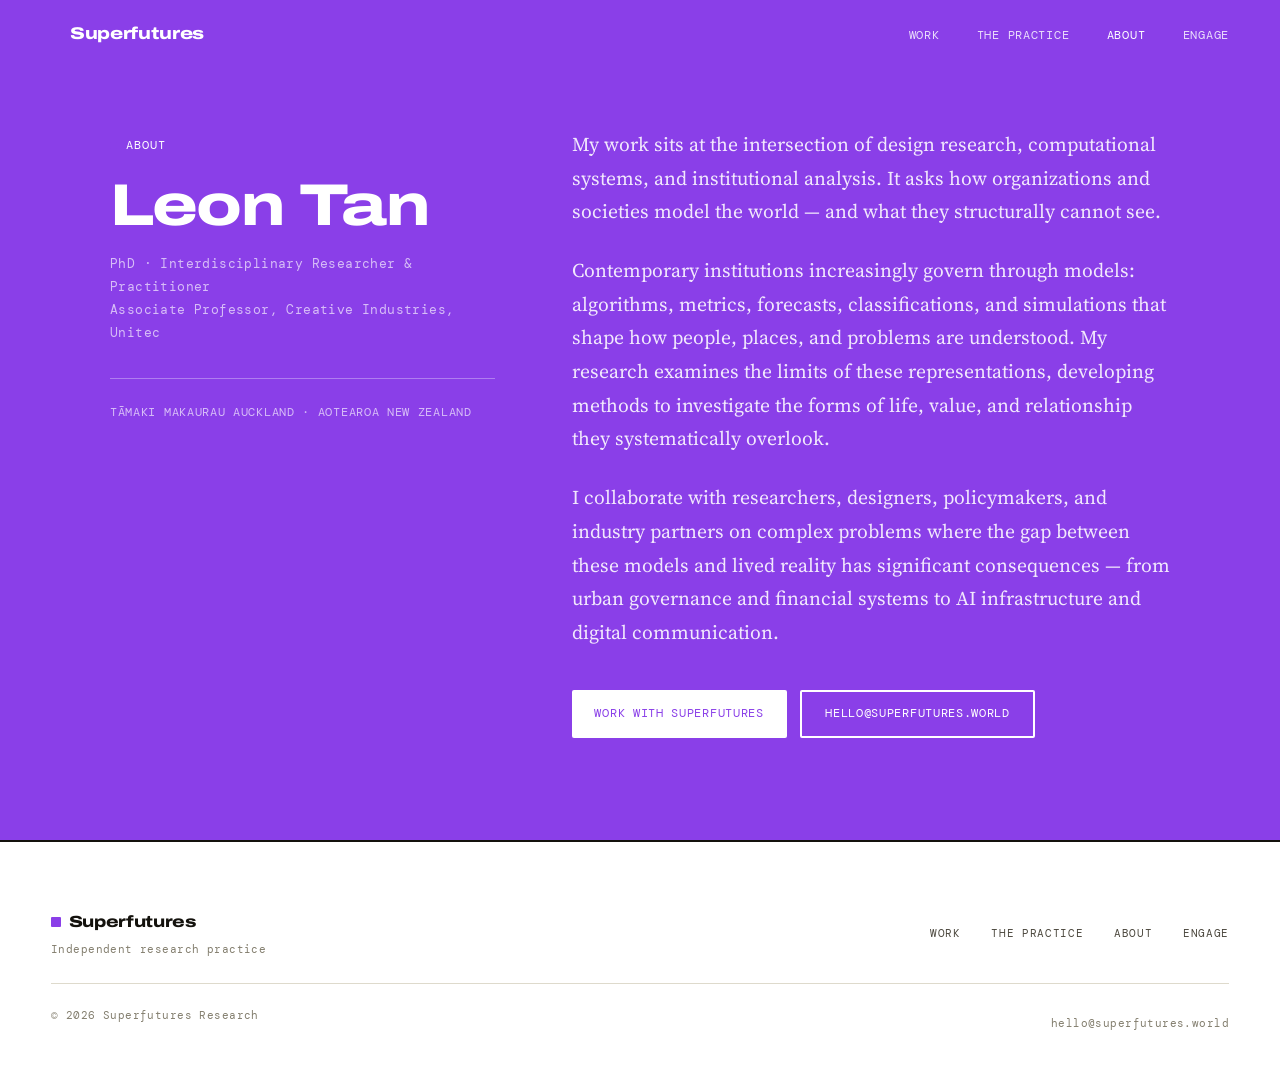
==== commit e3a11440: "Add files via upload" ====
--- a/about.html
+++ b/about.html
@@ -38,9 +38,9 @@
         <span class="about-locale">Tāmaki Makaurau Auckland · Aotearoa New Zealand</span>
       </div>
       <div class="about-body">
-        <p class="rise">My work sits at the intersection of design research, computational systems, and institutional analysis. I investigate how these systems model the social world — and what they structurally cannot see.</p>
+        <p class="rise">My work sits at the intersection of design research, computational systems, and institutional analysis. It asks how organizations and societies model the world — and what they structurally cannot see.</p>
         <p class="rise">Contemporary institutions increasingly govern through models: algorithms, metrics, forecasts, classifications, and simulations that shape how people, places, and problems are understood. My research examines the limits of these representations, developing methods to investigate the forms of life, value, and relationship they systematically overlook.</p>
-        <p class="rise">I collaborate with researchers, designers, policymakers, public institutions, and industry partners on complex problems where the gap between institutional models and lived reality has significant consequences — from urban governance and financial systems to AI infrastructure and digital communication.</p>
+        <p class="rise">I collaborate with researchers, designers, policymakers, and industry partners on complex problems where the gap between these models and lived reality has significant consequences — from urban governance and financial systems to AI infrastructure and digital communication.</p>
         <div class="about-contact-row rise">
           <a href="engage.html" class="btn btn-primary">Work with Superfutures</a>
           <a href="mailto:hello@superfutures.world" class="btn btn-outline">hello@superfutures.world</a>
--- a/styles.css
+++ b/styles.css
@@ -260,7 +260,7 @@
 .practice-image { margin: 2.5rem 0 0; width: 100%; }
 .practice-image img { width: 100%; display: block; object-fit: cover; max-height: 460px; border-radius: 3px; background: rgba(255,255,255,0.12); min-height: 160px; }
 .methodology-block { margin-top: 2rem; padding-top: 2rem; border-top: 1px solid var(--rule); }
-.methodology-block p { color: var(--ink-soft); font-size: 0.98rem; max-width: 66ch; margin-bottom: 1em; }
+.methodology-block p { color: var(--ink-soft); font-size: 1.15rem; line-height: 1.72; max-width: 62ch; margin-bottom: 1.3em; }
 .practice-pillars { margin-top: 2.5rem; display: flex; flex-direction: column; }
 .practice-pillar { padding: 2rem 0; border-top: 1px solid var(--rule); display: flex; flex-direction: column; gap: 1.2rem; }
 .practice-pillar-label {
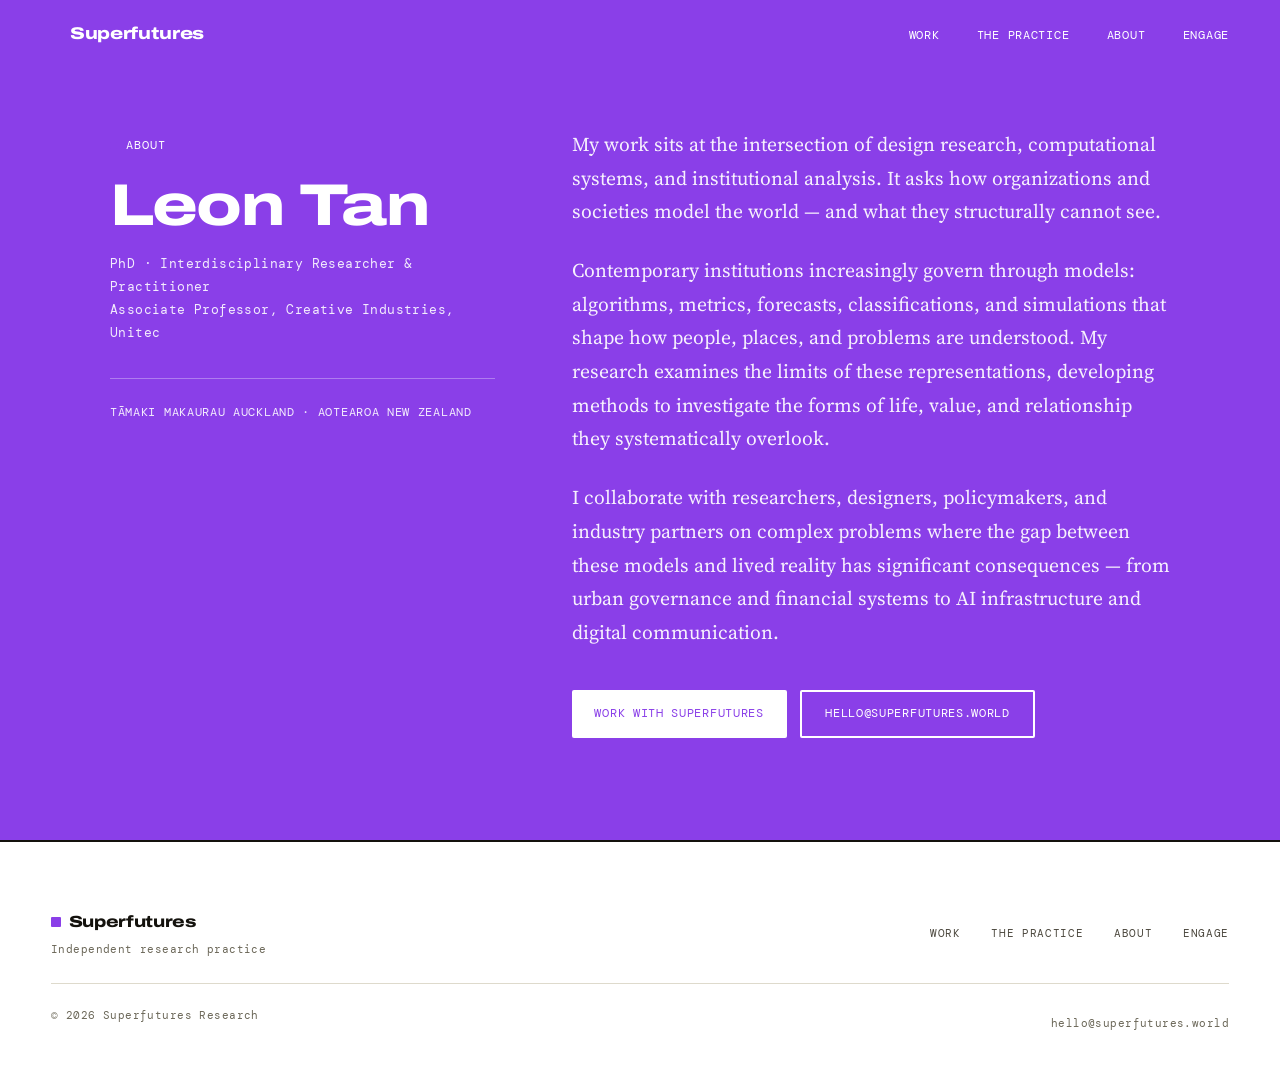
==== commit 403687cb: "Add files via upload" ====
--- a/about.html
+++ b/about.html
@@ -3,8 +3,15 @@
 <head>
   <meta charset="UTF-8">
   <meta name="viewport" content="width=device-width, initial-scale=1.0">
-  <meta name="description" content="Leon Tan — researcher and practitioner examining how institutional and computational systems model the social world.">
+  <meta name="description" content="Leon Tan — researcher and practitioner working at the intersection of design research, computational systems, and institutional analysis, examining how organizations and societies model the world.">
   <meta property="og:title" content="About — Superfutures">
+  <meta property="og:description" content="Leon Tan — researcher and practitioner working across design research, computational systems, and institutional analysis.">
+  <meta property="og:type" content="profile">
+  <meta property="og:url" content="https://superfutures.world/about.html">
+  <meta property="og:image" content="https://superfutures.world/og-image.png">
+  <meta property="og:image:width" content="1200">
+  <meta property="og:image:height" content="630">
+  <meta name="twitter:card" content="summary_large_image">
   <title>About — Superfutures</title>
   <link rel="preconnect" href="https://fonts.googleapis.com">
   <link rel="preconnect" href="https://fonts.gstatic.com" crossorigin>
@@ -33,7 +40,7 @@
     <div class="about-inner-grid">
       <div class="about-ident rise">
         <span class="about-ident-label"><span class="swatch"></span>About</span>
-        <h2 class="about-name-display">Leon Tan</h2>
+        <h1 class="about-name-display">Leon Tan</h1>
         <p class="about-role">PhD · Interdisciplinary Researcher &amp; Practitioner<br>Associate Professor, Creative Industries, Unitec</p>
         <span class="about-locale">Tāmaki Makaurau Auckland · Aotearoa New Zealand</span>
       </div>
--- a/styles.css
+++ b/styles.css
@@ -12,7 +12,7 @@
   --paper-2:    #F8F7F2;
   --ink:        #14120D;
   --ink-soft:   #4B473D;
-  --ink-mute:   #837E6E;
+  --ink-mute:   #6B6758;
   --rule:       #DEDACC;
   --rule-soft:  #EAE7DA;
 
@@ -83,12 +83,10 @@
 .nav-links { display: flex; list-style: none; gap: 2.2rem; align-items: center; }
 .nav-links a {
   font-family: var(--font-mono); font-size: 0.7rem; letter-spacing: 0.06em; text-transform: uppercase;
-  color: inherit; opacity: 0.82; position: relative; padding: 0.2rem 0;
+  color: inherit; position: relative; padding: 0.2rem 0;
 }
 .nav-links a::after { content: ''; position: absolute; left: 0; right: 100%; bottom: -2px; height: 2px; background: var(--c-brand); transition: right 0.25s var(--ease); }
-.nav-links a:hover { opacity: 1; }
 .nav-links a:hover::after { right: 0; }
-.nav-links a[aria-current="page"] { opacity: 1; }
 .nav-links a[aria-current="page"]::after { right: 0; }
 .nav-toggle { display: none; background: none; border: none; cursor: pointer; padding: 4px; flex-direction: column; gap: 5px; }
 .nav-toggle span { display: block; width: 22px; height: 2px; background: currentColor; transition: all 0.3s ease; }
@@ -110,7 +108,7 @@
 }
 .hero-content { max-width: var(--max-w); margin: 0 auto; width: 100%; }
 .hero-eyebrow {
-  font-family: var(--font-mono); font-size: 0.72rem; letter-spacing: 0.08em; text-transform: uppercase; color: #FFFFFF; opacity: 0.85;
+  font-family: var(--font-mono); font-size: 0.72rem; letter-spacing: 0.08em; text-transform: uppercase; color: #FFFFFF;
   margin-bottom: 1.6rem; display: flex; align-items: center; gap: 0.6rem;
 }
 .hero-title { margin-bottom: 2.4rem; color: #FFFFFF; }
@@ -128,7 +126,7 @@
   transform: scaleX(0); transform-origin: left; animation: gapUnderline 0.7s var(--ease) 1.1s forwards;
 }
 @keyframes gapUnderline { to { transform: scaleX(1); } }
-.hero-secondary { max-width: 580px; color: #FFFFFF; opacity: 0.92; font-size: 1.1rem; line-height: 1.68; margin-bottom: 2.6rem; }
+.hero-secondary { max-width: 580px; color: #F6F0FD; font-size: 1.1rem; line-height: 1.68; margin-bottom: 2.6rem; }
 .hero-secondary p { max-width: none; margin-bottom: 0.8em; }
 .hero-secondary, .hero-nav-strip, .hero-colour-key { opacity: 0; animation: fadeUp 0.8s var(--ease) forwards; }
 .hero-secondary { animation-delay: 0.7s; }
@@ -138,7 +136,7 @@
 .hero-nav-strip { display: flex; gap: 0.5rem; flex-wrap: wrap; margin-bottom: 2.4rem; }
 .hero-nav-link {
   font-family: var(--font-mono); font-size: 0.68rem; letter-spacing: 0.06em; text-transform: uppercase; color: #FFFFFF;
-  padding: 0.5rem 1.05rem; border: 1px solid rgba(255,255,255,0.55); border-radius: 2px; transition: all 0.2s ease;
+  padding: 0.5rem 1.05rem; border: 1px solid #CAA9F5; border-radius: 2px; transition: all 0.2s ease;
 }
 .hero-nav-link:hover { background: #FFFFFF; color: var(--c-brand); border-color: #FFFFFF; }
 
@@ -192,10 +190,10 @@
 .instr-banner { background: var(--accent); color: var(--on-accent); padding: clamp(1.6rem, 3vw, 2.2rem) clamp(1.6rem, 3vw, 2.2rem) clamp(1.3rem, 2.5vw, 1.8rem); }
 .instr-domain {
   font-family: var(--font-mono); font-size: 0.63rem; letter-spacing: 0.08em; text-transform: uppercase;
-  color: var(--on-accent); opacity: 0.75; display: block; margin-bottom: 0.6rem;
+  color: var(--on-accent); display: block; margin-bottom: 0.6rem;
 }
 .instr-name { font-family: var(--font-display); font-stretch: 125%; font-size: clamp(1.5rem, 2.4vw, 2.1rem); font-weight: 800; line-height: 1.0; letter-spacing: -0.025em; color: var(--on-accent); margin-bottom: 0.7rem; }
-.instr-question { font-family: var(--font-body); font-style: italic; font-size: 0.9rem; color: var(--on-accent); opacity: 0.88; line-height: 1.5; max-width: none; margin-bottom: 0; }
+.instr-question { font-family: var(--font-body); font-style: italic; font-size: 0.9rem; color: var(--on-accent); line-height: 1.5; max-width: none; margin-bottom: 0; }
 
 .instr-body { background: var(--paper); padding: clamp(1.6rem, 3vw, 2.2rem); display: flex; flex-direction: column; gap: 1.4rem; flex: 1; }
 .instr-desc { font-size: 0.94rem; color: var(--ink-soft); line-height: 1.62; max-width: none; margin-bottom: 0; }
@@ -204,7 +202,7 @@
 .vignette-still { margin: 0; padding: 0; display: flex; flex-direction: column; }
 .vignette-still img { width: 100%; display: block; object-fit: cover; border-radius: 2px; background: var(--paper-2); min-height: 140px; }
 .vignette-caption-still { background: var(--accent); color: var(--on-accent); padding: 0.7rem 0.85rem; display: flex; flex-direction: column; gap: 0.3rem; margin-top: 0; border-radius: 0 0 2px 2px; }
-.vignette-household-label { font-family: var(--font-mono); font-size: 0.58rem; letter-spacing: 0.05em; text-transform: uppercase; opacity: 0.8; }
+.vignette-household-label { font-family: var(--font-mono); font-size: 0.58rem; letter-spacing: 0.05em; text-transform: uppercase; }
 .vignette-dialogue { font-family: var(--font-body); font-style: italic; font-size: 0.85rem; line-height: 1.5; }
 
 .instr-meta { display: flex; flex-direction: column; }
@@ -242,8 +240,8 @@
 .philosophy-section {
   padding: clamp(7rem, 10vw, 9rem) var(--gutter) clamp(4rem, 8vw, 8rem);
   background: var(--c-brand); color: #FFFFFF;
-  --ink: #FFFFFF; --ink-soft: rgba(255,255,255,0.88); --ink-mute: rgba(255,255,255,0.66);
-  --rule: rgba(255,255,255,0.32); --rule-soft: rgba(255,255,255,0.2);
+  --ink: #FFFFFF; --ink-soft: #F6F0FD; --ink-mute: #F3ECFD;
+  --rule: #AF7CEF; --rule-soft: #A165ED;
   --label-ink: #FFFFFF; --label-swatch: #FFFFFF;
 }
 .philosophy-inner { max-width: var(--max-w); margin: 0 auto; }
@@ -258,7 +256,7 @@
 }
 .philosophy-statement p { color: var(--ink-soft); font-size: 1.15rem; line-height: 1.72; max-width: 62ch; margin-bottom: 1.3em; }
 .practice-image { margin: 2.5rem 0 0; width: 100%; }
-.practice-image img { width: 100%; display: block; object-fit: cover; max-height: 460px; border-radius: 3px; background: rgba(255,255,255,0.12); min-height: 160px; }
+.practice-image img { width: 100%; display: block; object-fit: cover; max-height: 460px; border-radius: 3px; background: #9856EB; min-height: 160px; }
 .methodology-block { margin-top: 2rem; padding-top: 2rem; border-top: 1px solid var(--rule); }
 .methodology-block p { color: var(--ink-soft); font-size: 1.15rem; line-height: 1.72; max-width: 62ch; margin-bottom: 1.3em; }
 .practice-pillars { margin-top: 2.5rem; display: flex; flex-direction: column; }
@@ -283,8 +281,8 @@
   min-height: 78vh; display: flex; align-items: center;
   background: var(--c-brand); color: #FFFFFF;
   padding: clamp(7rem, 10vw, 9rem) var(--gutter) clamp(4rem, 8vw, 8rem);
-  --ink: #FFFFFF; --ink-soft: rgba(255,255,255,0.88); --ink-mute: rgba(255,255,255,0.66);
-  --rule: rgba(255,255,255,0.32); --label-ink: #FFFFFF; --label-swatch: #FFFFFF;
+  --ink: #FFFFFF; --ink-soft: #F6F0FD; --ink-mute: #F3ECFD;
+  --rule: #AF7CEF; --label-ink: #FFFFFF; --label-swatch: #FFFFFF;
 }
 .about-inner-grid { max-width: 1060px; margin: 0 auto; width: 100%; display: grid; grid-template-columns: 0.9fr 1.4fr; gap: clamp(3rem, 6vw, 6rem); align-items: start; }
 .about-ident { position: relative; }
@@ -362,3 +360,38 @@
   .reveal { opacity: 1; transform: none; }
   .rise { opacity: 1; transform: none; transition: none; }
 }
+
+
+/* ════════════════════════════════════════════════════════════════
+   Heading-element overrides.
+   Page titles and section names are now real h1/h2/h3 elements.
+   They keep their metadata-face appearance; only the browser's
+   heading defaults (weight, transform, tracking) are reset.
+   ════════════════════════════════════════════════════════════════ */
+h1.section-label,
+h2.engage-domain-name,
+h2.engage-contact-label,
+h3.practice-pillar-label {
+  font-weight: 400;
+  line-height: 1.4;
+}
+h1.section-label { letter-spacing: 0.1em; }
+h2.engage-domain-name { letter-spacing: 0.08em; }
+h2.engage-contact-label { letter-spacing: 0.1em; }
+h3.practice-pillar-label { letter-spacing: 0.06em; }
+
+/* method and theory names are serif reading type, not metadata —
+   reset the h4 rule's uppercase and tracking */
+.practice-method-name { text-transform: none; letter-spacing: -0.005em; }
+
+/* Access face reads like the live face */
+.instr-face--access .instr-face-label { color: var(--accent-ink); }
+
+/* closed status vocabulary: Live · Accepted · Published · In development */
+.output-status.status-accepted { color: var(--accent-ink); }
+.output-status.status-inprogress { color: var(--ink-mute); }
+
+/* relation tags are now links to the method or theory they name */
+a.instr-relation-tag { transition: background 0.2s ease, color 0.2s ease; }
+a.instr-relation-tag:hover,
+a.instr-relation-tag:focus-visible { background: var(--ink); color: var(--paper); }
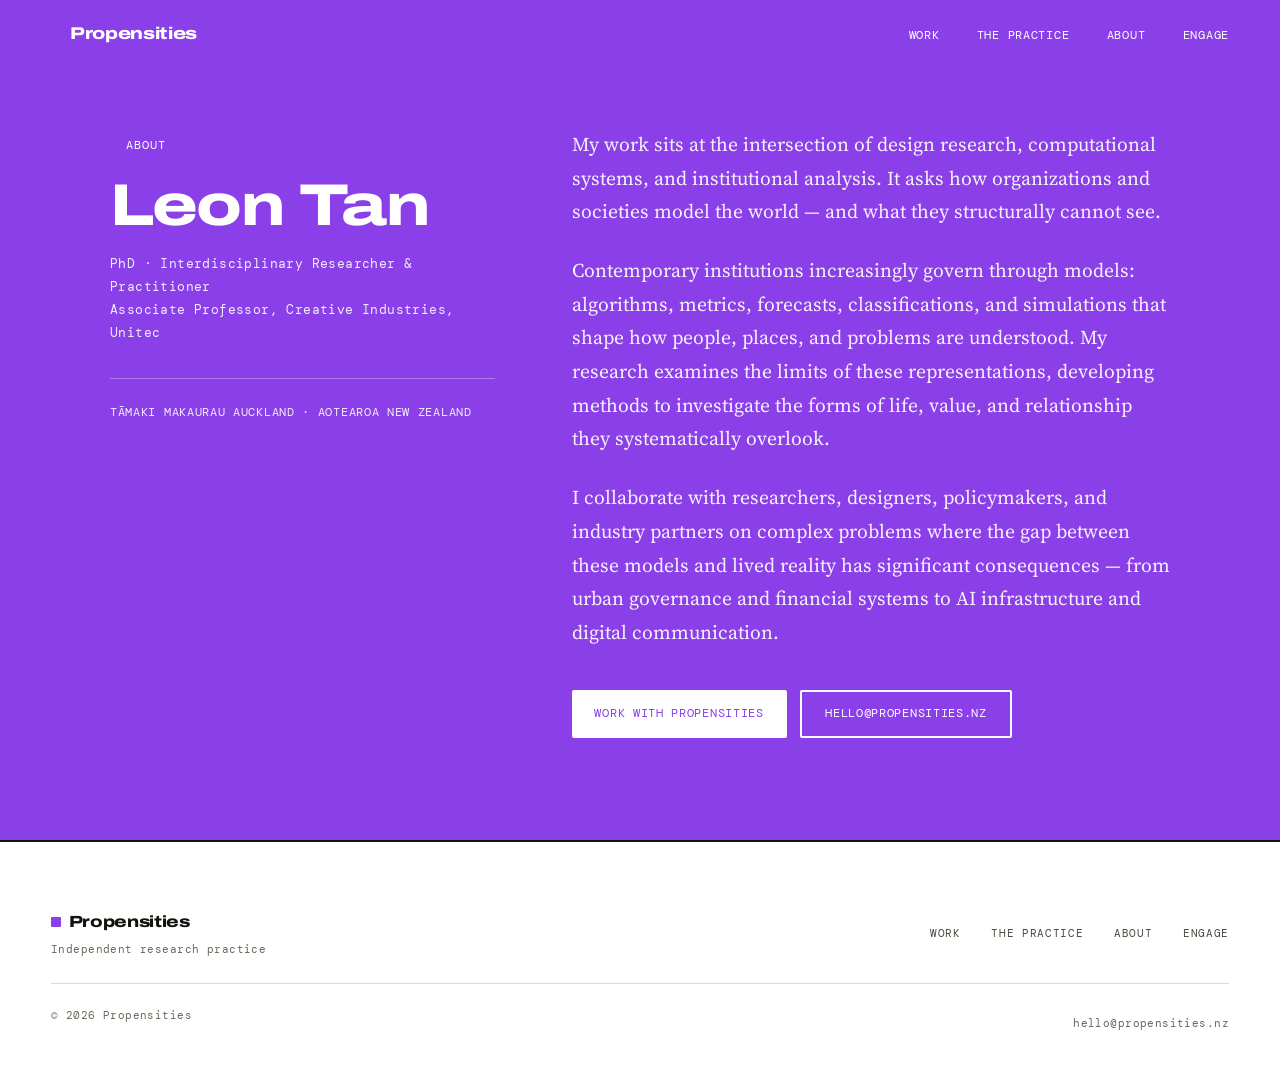
==== commit c2bb7839: "Add files via upload" ====
--- a/about.html
+++ b/about.html
@@ -4,15 +4,15 @@
   <meta charset="UTF-8">
   <meta name="viewport" content="width=device-width, initial-scale=1.0">
   <meta name="description" content="Leon Tan — researcher and practitioner working at the intersection of design research, computational systems, and institutional analysis, examining how organizations and societies model the world.">
-  <meta property="og:title" content="About — Superfutures">
+  <meta property="og:title" content="About — Propensities">
   <meta property="og:description" content="Leon Tan — researcher and practitioner working across design research, computational systems, and institutional analysis.">
   <meta property="og:type" content="profile">
-  <meta property="og:url" content="https://superfutures.world/about.html">
-  <meta property="og:image" content="https://superfutures.world/og-image.png">
+  <meta property="og:url" content="https://propensities.nz/about.html">
+  <meta property="og:image" content="https://propensities.nz/og-image.png">
   <meta property="og:image:width" content="1200">
   <meta property="og:image:height" content="630">
   <meta name="twitter:card" content="summary_large_image">
-  <title>About — Superfutures</title>
+  <title>About — Propensities</title>
   <link rel="preconnect" href="https://fonts.googleapis.com">
   <link rel="preconnect" href="https://fonts.gstatic.com" crossorigin>
   <link href="https://fonts.googleapis.com/css2?family=Archivo:wdth,wght@100,400;100,500;100,600;125,600;125,700;125,800&family=Source+Serif+4:ital,opsz,wght@0,8..60,300;0,8..60,400;0,8..60,500;1,8..60,300;1,8..60,400&family=DM+Mono:ital,wght@0,300;0,400;0,500;1,300;1,400&display=swap" rel="stylesheet">
@@ -23,7 +23,7 @@
 
   <!-- ── Navigation ── -->
   <nav class="site-nav" role="navigation" aria-label="Main navigation">
-    <a href="index.html" class="nav-wordmark"><span class="swatch"></span> Superfutures</a>
+    <a href="index.html" class="nav-wordmark"><span class="swatch"></span> Propensities</a>
     <button class="nav-toggle" aria-label="Toggle navigation" aria-expanded="false">
       <span></span><span></span><span></span>
     </button>
@@ -49,8 +49,8 @@
         <p class="rise">Contemporary institutions increasingly govern through models: algorithms, metrics, forecasts, classifications, and simulations that shape how people, places, and problems are understood. My research examines the limits of these representations, developing methods to investigate the forms of life, value, and relationship they systematically overlook.</p>
         <p class="rise">I collaborate with researchers, designers, policymakers, and industry partners on complex problems where the gap between these models and lived reality has significant consequences — from urban governance and financial systems to AI infrastructure and digital communication.</p>
         <div class="about-contact-row rise">
-          <a href="engage.html" class="btn btn-primary">Work with Superfutures</a>
-          <a href="mailto:hello@superfutures.world" class="btn btn-outline">hello@superfutures.world</a>
+          <a href="engage.html" class="btn btn-primary">Work with Propensities</a>
+          <a href="mailto:hello@propensities.nz" class="btn btn-outline">hello@propensities.nz</a>
         </div>
       </div>
     </div>
@@ -61,7 +61,7 @@
     <div class="site-footer-inner">
       <div class="footer-top">
         <div class="footer-wordmark-block">
-          <a href="index.html" class="footer-wordmark"><span class="swatch"></span> Superfutures</a>
+          <a href="index.html" class="footer-wordmark"><span class="swatch"></span> Propensities</a>
           <p class="footer-sub">Independent research practice</p>
         </div>
         <nav class="footer-nav-row" aria-label="Footer navigation">
@@ -72,8 +72,8 @@
         </nav>
       </div>
       <div class="footer-bottom">
-        <p class="footer-copy">© 2026 Superfutures Research</p>
-        <a href="mailto:hello@superfutures.world" class="footer-contact-link">hello@superfutures.world</a>
+        <p class="footer-copy">© 2026 Propensities</p>
+        <a href="mailto:hello@propensities.nz" class="footer-contact-link">hello@propensities.nz</a>
       </div>
     </div>
   </footer>
--- a/styles.css
+++ b/styles.css
@@ -1,7 +1,7 @@
 /* ════════════════════════════════════════════════════════════════
-   SUPERFUTURES — shared styles across all five pages
+   PROPENSITIES — shared styles across all five pages
    System: four hues are the instruments (Work only). One hue —
-   violet — is Superfutures itself: hero, practice, about, and every
+   violet — is Propensities itself: hero, practice, about, and every
    accent, chip, button, and focus state elsewhere. White is the
    working ground for the index (Work) and the contact page (Engage).
    Type: Archivo (display) · Source Serif 4 (reading) · DM Mono (meta)
@@ -26,7 +26,7 @@
   --c-jade-ink:     #00654F;
   --c-lapis-ink:    #1638A6;
 
-  /* ── The one Superfutures identity colour — everywhere else ── */
+  /* ── The one Propensities identity colour — everywhere else ── */
   --c-brand:     #8A3FE8;
   --c-brand-ink: #5A1FA6;
 
